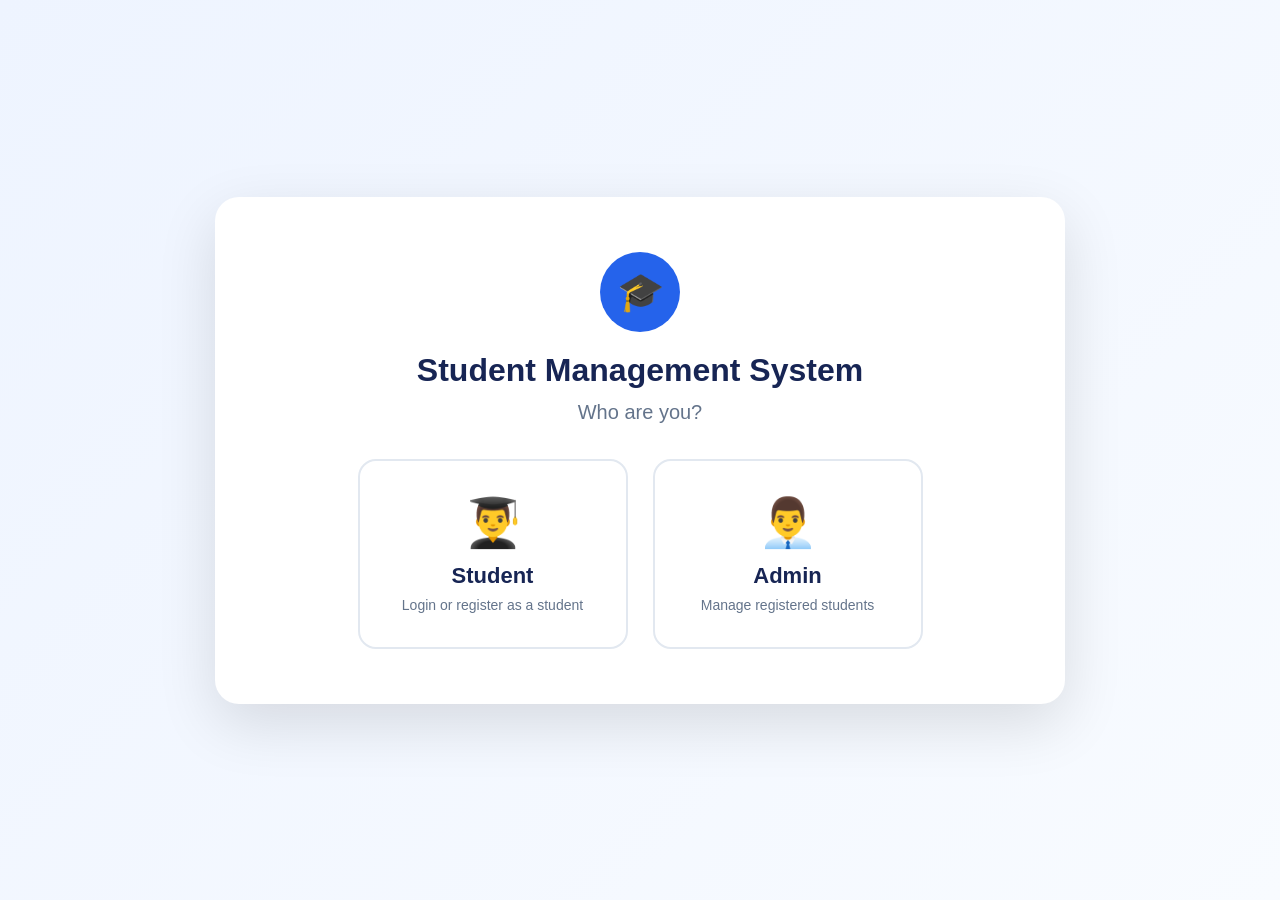
==== index.html.html @ 9d561f6b "Add files via upload" ====
<!DOCTYPE html>
<html lang="en">
<head>
    <meta charset="UTF-8">
    <meta name="viewport" content="width=device-width, initial-scale=1.0">
    <title>Student Management System</title>

    <link rel="stylesheet" href="style.css">
</head>

<body>

    <!-- =====================================================
         ROLE SELECTION
    ====================================================== -->

    <section id="rolePage" class="page active-page">

        <div class="role-container">

            <div class="logo-circle">
                🎓
            </div>

            <h1>Student Management System</h1>

            <p class="subtitle">Who are you?</p>

            <div class="role-buttons">

                <button id="studentRoleBtn" class="role-card">
                    <span class="role-icon">👨‍🎓</span>
                    <span class="role-title">Student</span>
                    <span class="role-description">
                        Login or register as a student
                    </span>
                </button>

                <button id="adminRoleBtn" class="role-card">
                    <span class="role-icon">👨‍💼</span>
                    <span class="role-title">Admin</span>
                    <span class="role-description">
                        Manage registered students
                    </span>
                </button>

            </div>

        </div>

    </section>


    <!-- =====================================================
         STUDENT LOGIN
    ====================================================== -->

    <section id="studentLoginPage" class="page">

        <div class="auth-container">

            <button class="back-button" id="studentLoginBack">
                ← Back
            </button>

            <div class="auth-card">

                <div class="auth-icon">
                    🎓
                </div>

                <h2>Student Login</h2>

                <p class="auth-subtitle">
                    Login using your Student ID or Username
                </p>

                <div id="studentLoginMessage"></div>

                <form id="studentLoginForm">

                    <div class="form-group">
                        <label for="studentLoginUsername">
                            Student ID / Username
                        </label>

                        <input
                            type="text"
                            id="studentLoginUsername"
                            placeholder="Enter Student ID or Username"
                            required
                        >
                    </div>

                    <div class="form-group">
                        <label for="studentLoginPassword">
                            Password
                        </label>

                        <input
                            type="password"
                            id="studentLoginPassword"
                            placeholder="Enter password"
                            required
                        >
                    </div>

                    <button type="submit" class="primary-button">
                        Login
                    </button>

                </form>

                <div class="register-question">
                    <p>Are you already registered?</p>

                    <button id="showLoginButton" class="secondary-button">
                        Yes, Login
                    </button>

                    <button id="registerNowButton" class="outline-button">
                        No, Register Now
                    </button>
                </div>

            </div>

        </div>

    </section>


    <!-- =====================================================
         STUDENT REGISTRATION
    ====================================================== -->

    <section id="studentRegistrationPage" class="page">

        <div class="form-page-container">

            <button class="back-button" id="registrationBack">
                ← Back to Student Login
            </button>

            <div class="form-card">

                <div class="form-header">
                    <div class="form-icon">📝</div>

                    <div>
                        <h2>Student Registration</h2>
                        <p>Enter your student information</p>
                    </div>
                </div>

                <div id="registrationMessage"></div>

                <form id="studentRegistrationForm">

                    <!-- STUDENT LOGIN INFORMATION -->

                    <h3 class="section-title">
                        Account Information
                    </h3>

                    <div class="form-grid">

                        <div class="form-group">
                            <label for="studentId">
                                Student ID *
                            </label>

                            <input
                                type="text"
                                id="studentId"
                                placeholder="Enter Student ID"
                                required
                            >
                        </div>

                        <div class="form-group">
                            <label for="username">
                                Username *
                            </label>

                            <input
                                type="text"
                                id="username"
                                placeholder="Enter Username"
                                required
                            >
                        </div>

                        <div class="form-group">
                            <label for="password">
                                Password *
                            </label>

                            <input
                                type="password"
                                id="password"
                                placeholder="Create Password"
                                required
                            >
                        </div>

                        <div class="form-group">
                            <label for="confirmPassword">
                                Confirm Password *
                            </label>

                            <input
                                type="password"
                                id="confirmPassword"
                                placeholder="Confirm Password"
                                required
                            >
                        </div>

                    </div>


                    <!-- PERSONAL INFORMATION -->

                    <h3 class="section-title">
                        Personal Details
                    </h3>

                    <div class="form-grid">

                        <div class="form-group">
                            <label for="fullName">
                                Full Name *
                            </label>

                            <input
                                type="text"
                                id="fullName"
                                placeholder="Enter Full Name"
                                required
                            >
                        </div>

                        <div class="form-group">
                            <label for="dateOfBirth">
                                Date of Birth *
                            </label>

                            <input
                                type="date"
                                id="dateOfBirth"
                                required
                            >
                        </div>

                        <div class="form-group">
                            <label for="gender">
                                Gender *
                            </label>

                            <select id="gender" required>
                                <option value="">Select Gender</option>
                                <option value="Male">Male</option>
                                <option value="Female">Female</option>
                                <option value="Other">Other</option>
                            </select>
                        </div>

                        <div class="form-group">
                            <label for="email">
                                Email *
                            </label>

                            <input
                                type="email"
                                id="email"
                                placeholder="example@email.com"
                                required
                            >
                        </div>

                        <div class="form-group">
                            <label for="phone">
                                Phone *
                            </label>

                            <input
                                type="tel"
                                id="phone"
                                placeholder="Enter Phone Number"
                                required
                            >
                        </div>

                    </div>


                    <div class="form-group full-width">
                        <label for="address">
                            Address *
                        </label>

                        <textarea
                            id="address"
                            rows="3"
                            placeholder="Enter Address"
                            required
                        ></textarea>
                    </div>


                    <!-- ACADEMIC INFORMATION -->

                    <h3 class="section-title">
                        Academic & Course Details
                    </h3>

                    <div class="form-grid">

                        <div class="form-group">
                            <label for="department">
                                Department *
                            </label>

                            <select id="department" required>

                                <option value="">
                                    Select Department
                                </option>

                                <option value="Management">
                                    Management
                                </option>

                                <option value="Computer Science">
                                    Computer Science
                                </option>

                                <option value="Commerce">
                                    Commerce
                                </option>

                                <option value="Multimedia">
                                    Multimedia
                                </option>

                                <option value="Hotel Management">
                                    Hotel Management
                                </option>

                                <option value="Psychology">
                                    Psychology
                                </option>

                                <option value="Social Work">
                                    Social Work
                                </option>

                            </select>
                        </div>


                        <div class="form-group">

                            <label for="course">
                                Course *
                            </label>

                            <select id="course" required>

                                <option value="">
                                    Select Department First
                                </option>

                            </select>

                        </div>


                        <div class="form-group">

                            <label for="semester">
                                Semester *
                            </label>

                            <select id="semester" required>

                                <option value="">
                                    Select Semester
                                </option>

                                <option value="Semester 1">Semester 1</option>
                                <option value="Semester 2">Semester 2</option>
                                <option value="Semester 3">Semester 3</option>
                                <option value="Semester 4">Semester 4</option>
                                <option value="Semester 5">Semester 5</option>
                                <option value="Semester 6">Semester 6</option>
                                <option value="Semester 7">Semester 7</option>
                                <option value="Semester 8">Semester 8</option>
                                <option value="Semester 9">Semester 9</option>
                                <option value="Semester 10">Semester 10</option>

                            </select>

                        </div>


                        <div class="form-group">

                            <label for="admissionNumber">
                                Admission Number *
                            </label>

                            <input
                                type="text"
                                id="admissionNumber"
                                placeholder="Enter Admission Number"
                                required
                            >

                        </div>


                        <div class="form-group">

                            <label for="admissionYear">
                                Admission Year *
                            </label>

                            <input
                                type="number"
                                id="admissionYear"
                                placeholder="Example: 2026"
                                min="1900"
                                max="2100"
                                required
                            >

                        </div>

                    </div>


                    <!-- DOCUMENTS -->

                    <h3 class="section-title">
                        Documents
                    </h3>

                    <div class="form-grid">

                        <div class="form-group">

                            <label for="photo">
                                Student Photograph
                            </label>

                            <input
                                type="file"
                                id="photo"
                                accept="image/*"
                            >

                        </div>


                        <div class="form-group">

                            <label for="plusTwoCertificate">
                                12th / Plus Two Certificate
                            </label>

                            <input
                                type="file"
                                id="plusTwoCertificate"
                                accept=".pdf,.jpg,.jpeg,.png"
                            >

                        </div>

                    </div>


                    <div class="form-actions">

                        <button
                            type="reset"
                            class="secondary-button"
                        >
                            Clear
                        </button>

                        <button
                            type="submit"
                            class="primary-button"
                        >
                            Register Student
                        </button>

                    </div>

                </form>

            </div>

        </div>

    </section>


    <!-- =====================================================
         ADMIN LOGIN
    ====================================================== -->

    <section id="adminLoginPage" class="page">

        <div class="auth-container">

            <button class="back-button" id="adminLoginBack">
                ← Back
            </button>

            <div class="auth-card">

                <div class="auth-icon admin-icon">
                    🔐
                </div>

                <h2>Admin Login</h2>

                <p class="auth-subtitle">
                    Login to manage students
                </p>

                <div id="adminLoginMessage"></div>

                <form id="adminLoginForm">

                    <div class="form-group">

                        <label for="adminUsername">
                            Admin Username
                        </label>

                        <input
                            type="text"
                            id="adminUsername"
                            placeholder="Enter Admin Username"
                            required
                        >

                    </div>


                    <div class="form-group">

                        <label for="adminPassword">
                            Admin Password
                        </label>

                        <input
                            type="password"
                            id="adminPassword"
                            placeholder="Enter Admin Password"
                            required
                        >

                    </div>


                    <button
                        type="submit"
                        class="primary-button"
                    >
                        Admin Login
                    </button>

                </form>

            </div>

        </div>

    </section>


    <!-- =====================================================
         STUDENT DASHBOARD
    ====================================================== -->

    <section id="studentDashboardPage" class="page dashboard-page">

        <div class="dashboard-layout">

            <aside class="sidebar">

                <div class="sidebar-logo">
                    🎓
                    <span>Student Portal</span>
                </div>

                <nav>

                    <button
                        class="sidebar-link active"
                        data-student-section="profile"
                    >
                        🏠 Dashboard
                    </button>

                    <button
                        class="sidebar-link"
                        data-student-section="profile"
                    >
                        👤 My Profile
                    </button>

                    <button
                        class="sidebar-link"
                        data-student-section="documents"
                    >
                        📄 My Documents
                    </button>

                    <button
                        class="sidebar-link"
                        data-student-section="course"
                    >
                        🎓 Course Details
                    </button>

                </nav>

                <button
                    id="studentLogoutButton"
                    class="logout-button"
                >
                    🚪 Logout
                </button>

            </aside>


            <main class="dashboard-main">

                <header class="dashboard-header">

                    <div>
                        <h1>Student Dashboard</h1>
                        <p>Welcome to your student portal</p>
                    </div>

                </header>


                <div id="studentDashboardContent">

                    <!-- JavaScript inserts student details here -->

                </div>

            </main>

        </div>

    </section>


    <!-- =====================================================
         ADMIN DASHBOARD
    ====================================================== -->

    <section id="adminDashboardPage" class="page dashboard-page">

        <div class="dashboard-layout">

            <aside class="sidebar admin-sidebar">

                <div class="sidebar-logo">
                    👨‍💼
                    <span>Admin Panel</span>
                </div>

                <nav>

                    <button
                        class="sidebar-link active"
                        id="adminStudentsNav"
                    >
                        👨‍🎓 Students
                    </button>

                    <button
                        class="sidebar-link"
                        id="adminAddStudentNav"
                    >
                        ➕ Add Student
                    </button>

                </nav>

                <button
                    id="adminLogoutButton"
                    class="logout-button"
                >
                    🚪 Logout
                </button>

            </aside>


            <main class="dashboard-main">

                <header class="dashboard-header">

                    <div>

                        <h1>Admin Dashboard</h1>

                        <p>
                            Manage registered students
                        </p>

                    </div>

                    <button
                        id="adminAddStudentButton"
                        class="primary-button"
                    >
                        + Add Student
                    </button>

                </header>


                <!-- ADMIN STATISTICS -->

                <div class="stats-grid">

                    <div class="stat-card">

                        <div class="stat-icon">
                            👨‍🎓
                        </div>

                        <div>
                            <span>Total Students</span>
                            <strong id="totalStudents">
                                0
                            </strong>
                        </div>

                    </div>


                    <div class="stat-card">

                        <div class="stat-icon">
                            📚
                        </div>

                        <div>
                            <span>Departments</span>
                            <strong id="totalDepartments">
                                0
                            </strong>
                        </div>

                    </div>


                    <div class="stat-card">

                        <div class="stat-icon">
                            🎓
                        </div>

                        <div>
                            <span>Courses</span>
                            <strong id="totalCourses">
                                0
                            </strong>
                        </div>

                    </div>

                </div>


                <!-- SEARCH -->

                <div class="search-card">

                    <div class="form-group">

                        <label for="studentSearch">
                            Search Students
                        </label>

                        <input
                            type="text"
                            id="studentSearch"
                            placeholder="Search by Student ID, Name, Email, Course or Department..."
                        >

                    </div>


                    <div class="form-group">

                        <label for="departmentFilter">
                            Department
                        </label>

                        <select id="departmentFilter">

                            <option value="">
                                All Departments
                            </option>

                            <option value="Management">
                                Management
                            </option>

                            <option value="Computer Science">
                                Computer Science
                            </option>

                            <option value="Commerce">
                                Commerce
                            </option>

                            <option value="Multimedia">
                                Multimedia
                            </option>

                            <option value="Hotel Management">
                                Hotel Management
                            </option>

                            <option value="Psychology">
                                Psychology
                            </option>

                            <option value="Social Work">
                                Social Work
                            </option>

                        </select>

                    </div>


                    <div class="form-group">

                        <label for="courseFilter">
                            Course
                        </label>

                        <select id="courseFilter">

                            <option value="">
                                All Courses
                            </option>

                        </select>

                    </div>

                </div>


                <!-- STUDENT TABLE -->

                <div class="table-card">

                    <div class="table-header">

                        <div>

                            <h2>Registered Students</h2>

                            <p>
                                View, edit or delete student records
                            </p>

                        </div>

                    </div>


                    <div class="table-responsive">

                        <table>

                            <thead>

                                <tr>

                                    <th>Student ID</th>
                                    <th>Name</th>
                                    <th>Email</th>
                                    <th>Phone</th>
                                    <th>Department</th>
                                    <th>Course</th>
                                    <th>Semester</th>
                                    <th>Admission Year</th>
                                    <th>Actions</th>

                                </tr>

                            </thead>

                            <tbody id="studentTableBody">

                            </tbody>

                        </table>

                    </div>

                </div>

            </main>

        </div>

    </section>


    <!-- =====================================================
         ADMIN STUDENT DETAILS MODAL
    ====================================================== -->

    <div id="studentDetailsModal" class="modal">

        <div class="modal-content">

            <button
                class="modal-close"
                id="closeStudentDetails"
            >
                ×
            </button>

            <div id="studentDetailsContent"></div>

        </div>

    </div>


    <!-- =====================================================
         ADMIN EDIT STUDENT MODAL
    ====================================================== -->

    <div id="editStudentModal" class="modal">

        <div class="modal-content large-modal">

            <button
                class="modal-close"
                id="closeEditStudent"
            >
                ×
            </button>

            <h2>Edit Student</h2>

            <div id="editStudentMessage"></div>

            <form id="editStudentForm">

                <input
                    type="hidden"
                    id="editOriginalStudentId"
                >

                <div class="form-grid">

                    <div class="form-group">

                        <label>Student ID</label>

                        <input
                            type="text"
                            id="editStudentId"
                            required
                        >

                    </div>


                    <div class="form-group">

                        <label>Username</label>

                        <input
                            type="text"
                            id="editUsername"
                            required
                        >

                    </div>


                    <div class="form-group">

                        <label>Full Name</label>

                        <input
                            type="text"
                            id="editFullName"
                            required
                        >

                    </div>


                    <div class="form-group">

                        <label>Date of Birth</label>

                        <input
                            type="date"
                            id="editDateOfBirth"
                            required
                        >

                    </div>


                    <div class="form-group">

                        <label>Gender</label>

                        <select id="editGender" required>

                            <option value="">Select Gender</option>
                            <option value="Male">Male</option>
                            <option value="Female">Female</option>
                            <option value="Other">Other</option>

                        </select>

                    </div>


                    <div class="form-group">

                        <label>Email</label>

                        <input
                            type="email"
                            id="editEmail"
                            required
                        >

                    </div>


                    <div class="form-group">

                        <label>Phone</label>

                        <input
                            type="tel"
                            id="editPhone"
                            required
                        >

                    </div>


                    <div class="form-group">

                        <label>Department</label>

                        <select id="editDepartment" required>

                            <option value="">Select Department</option>

                            <option value="Management">
                                Management
                            </option>

                            <option value="Computer Science">
                                Computer Science
                            </option>

                            <option value="Commerce">
                                Commerce
                            </option>

                            <option value="Multimedia">
                                Multimedia
                            </option>

                            <option value="Hotel Management">
                                Hotel Management
                            </option>

                            <option value="Psychology">
                                Psychology
                            </option>

                            <option value="Social Work">
                                Social Work
                            </option>

                        </select>

                    </div>


                    <div class="form-group">

                        <label>Course</label>

                        <select id="editCourse" required>
                            <option value="">
                                Select Course
                            </option>
                        </select>

                    </div>


                    <div class="form-group">

                        <label>Semester</label>

                        <select id="editSemester" required>

                            <option value="">
                                Select Semester
                            </option>

                            <option value="Semester 1">Semester 1</option>
                            <option value="Semester 2">Semester 2</option>
                            <option value="Semester 3">Semester 3</option>
                            <option value="Semester 4">Semester 4</option>
                            <option value="Semester 5">Semester 5</option>
                            <option value="Semester 6">Semester 6</option>
                            <option value="Semester 7">Semester 7</option>
                            <option value="Semester 8">Semester 8</option>
                            <option value="Semester 9">Semester 9</option>
                            <option value="Semester 10">Semester 10</option>

                        </select>

                    </div>


                    <div class="form-group">

                        <label>Admission Number</label>

                        <input
                            type="text"
                            id="editAdmissionNumber"
                            required
                        >

                    </div>


                    <div class="form-group">

                        <label>Admission Year</label>

                        <input
                            type="number"
                            id="editAdmissionYear"
                            required
                        >

                    </div>

                </div>


                <div class="form-group">

                    <label>Address</label>

                    <textarea
                        id="editAddress"
                        rows="3"
                        required
                    ></textarea>

                </div>


                <div class="form-actions">

                    <button
                        type="button"
                        id="cancelEditButton"
                        class="secondary-button"
                    >
                        Cancel
                    </button>

                    <button
                        type="submit"
                        class="primary-button"
                    >
                        Save Changes
                    </button>

                </div>

            </form>

        </div>

    </div>


    <!-- JavaScript is completely external -->
    <script src="script.js"></script>

</body>
</html>
---- style.css ----
/* =========================================================
   GLOBAL
========================================================= */

* {
    box-sizing: border-box;
    margin: 0;
    padding: 0;
}

html {
    scroll-behavior: smooth;
}

body {
    font-family: Arial, Helvetica, sans-serif;
    background: #f4f7fb;
    color: #1f2937;
    min-height: 100vh;
}

button,
input,
select,
textarea {
    font-family: inherit;
}

button {
    cursor: pointer;
}

.page {
    display: none;
    min-height: 100vh;
}

.active-page {
    display: block;
}


/* =========================================================
   ROLE SELECTION
========================================================= */

#rolePage {
    min-height: 100vh;
    display: none;
    align-items: center;
    justify-content: center;
    padding: 30px;
    background:
        linear-gradient(
            135deg,
            #eef4ff,
            #f8fbff
        );
}

#rolePage.active-page {
    display: flex;
}

.role-container {
    width: 100%;
    max-width: 850px;
    text-align: center;
    background: white;
    padding: 55px 45px;
    border-radius: 24px;
    box-shadow: 0 20px 60px rgba(0, 0, 0, 0.12);
}

.logo-circle {
    width: 80px;
    height: 80px;
    margin: 0 auto 20px;
    display: flex;
    align-items: center;
    justify-content: center;
    border-radius: 50%;
    background: #2563eb;
    color: white;
    font-size: 38px;
}

.role-container h1 {
    font-size: 32px;
    margin-bottom: 12px;
    color: #172554;
}

.subtitle {
    font-size: 20px;
    color: #64748b;
    margin-bottom: 35px;
}

.role-buttons {
    display: flex;
    justify-content: center;
    gap: 25px;
}

.role-card {
    width: 270px;
    min-height: 190px;
    border: 2px solid #e2e8f0;
    background: white;
    border-radius: 18px;
    padding: 25px;
    transition: 0.25s ease;
    display: flex;
    flex-direction: column;
    align-items: center;
    justify-content: center;
}

.role-card:hover {
    border-color: #2563eb;
    transform: translateY(-5px);
    box-shadow: 0 15px 35px rgba(37, 99, 235, 0.15);
}

.role-icon {
    font-size: 48px;
    margin-bottom: 12px;
}

.role-title {
    font-size: 22px;
    font-weight: bold;
    color: #172554;
    margin-bottom: 8px;
}

.role-description {
    color: #64748b;
    font-size: 14px;
}


/* =========================================================
   AUTH
========================================================= */

.auth-container {
    min-height: 100vh;
    display: flex;
    align-items: center;
    justify-content: center;
    padding: 30px;
    position: relative;
    background: #f4f7fb;
}

.auth-card {
    width: 100%;
    max-width: 470px;
    background: white;
    padding: 40px;
    border-radius: 20px;
    box-shadow: 0 15px 45px rgba(0, 0, 0, 0.1);
}

.auth-card h2 {
    text-align: center;
    font-size: 28px;
    margin-bottom: 10px;
}

.auth-subtitle {
    text-align: center;
    color: #64748b;
    margin-bottom: 30px;
}

.auth-icon {
    width: 70px;
    height: 70px;
    margin: 0 auto 18px;
    border-radius: 50%;
    display: flex;
    align-items: center;
    justify-content: center;
    background: #dbeafe;
    font-size: 34px;
}

.admin-icon {
    background: #ede9fe;
}

.back-button {
    position: absolute;
    top: 25px;
    left: 30px;
    background: white;
    border: 1px solid #dbe3ef;
    padding: 10px 17px;
    border-radius: 9px;
    color: #334155;
    font-weight: 600;
}

.back-button:hover {
    background: #f8fafc;
}


/* =========================================================
   FORMS
========================================================= */

.form-group {
    margin-bottom: 20px;
}

.form-group label {
    display: block;
    font-size: 14px;
    font-weight: 600;
    margin-bottom: 8px;
    color: #334155;
}

input,
select,
textarea {
    width: 100%;
    padding: 12px 14px;
    border: 1px solid #cbd5e1;
    border-radius: 9px;
    outline: none;
    font-size: 15px;
    background: white;
    transition: 0.2s;
}

input:focus,
select:focus,
textarea:focus {
    border-color: #2563eb;
    box-shadow: 0 0 0 3px rgba(37, 99, 235, 0.1);
}

textarea {
    resize: vertical;
}

.primary-button,
.secondary-button,
.outline-button {
    border: none;
    padding: 12px 20px;
    border-radius: 9px;
    font-weight: 600;
    transition: 0.2s;
}

.primary-button {
    background: #2563eb;
    color: white;
}

.primary-button:hover {
    background: #1d4ed8;
    transform: translateY(-1px);
}

.secondary-button {
    background: #e2e8f0;
    color: #334155;
}

.secondary-button:hover {
    background: #cbd5e1;
}

.outline-button {
    background: white;
    border: 1px solid #2563eb;
    color: #2563eb;
}

.outline-button:hover {
    background: #eff6ff;
}

.auth-card .primary-button {
    width: 100%;
    margin-top: 5px;
}

.register-question {
    margin-top: 28px;
    padding-top: 25px;
    border-top: 1px solid #e2e8f0;
    text-align: center;
}

.register-question p {
    margin-bottom: 15px;
    color: #64748b;
}

.register-question button {
    margin: 5px;
}


/* =========================================================
   MESSAGES
========================================================= */

.message {
    padding: 12px 15px;
    border-radius: 8px;
    margin-bottom: 20px;
    font-size: 14px;
}

.success-message {
    background: #dcfce7;
    color: #166534;
    border: 1px solid #86efac;
}

.error-message {
    background: #fee2e2;
    color: #991b1b;
    border: 1px solid #fca5a5;
}


/* =========================================================
   REGISTRATION PAGE
========================================================= */

.form-page-container {
    padding: 80px 25px 50px;
    max-width: 1100px;
    margin: auto;
    position: relative;
}

.form-card {
    background: white;
    border-radius: 20px;
    padding: 40px;
    box-shadow: 0 15px 45px rgba(0, 0, 0, 0.08);
}

.form-header {
    display: flex;
    align-items: center;
    gap: 18px;
    margin-bottom: 30px;
}

.form-icon {
    width: 60px;
    height: 60px;
    border-radius: 15px;
    background: #dbeafe;
    display: flex;
    align-items: center;
    justify-content: center;
    font-size: 28px;
}

.form-header h2 {
    font-size: 28px;
    margin-bottom: 5px;
}

.form-header p {
    color: #64748b;
}

.section-title {
    font-size: 19px;
    margin: 30px 0 20px;
    padding-bottom: 10px;
    border-bottom: 1px solid #e2e8f0;
    color: #172554;
}

.form-grid {
    display: grid;
    grid-template-columns: repeat(2, 1fr);
    gap: 0 20px;
}

.full-width {
    width: 100%;
}

.form-actions {
    margin-top: 30px;
    display: flex;
    justify-content: flex-end;
    gap: 12px;
}


/* =========================================================
   DASHBOARD
========================================================= */

.dashboard-page {
    background: #f4f7fb;
}

.dashboard-layout {
    min-height: 100vh;
    display: flex;
}

.sidebar {
    width: 250px;
    background: #172554;
    color: white;
    display: flex;
    flex-direction: column;
    padding: 25px 15px;
    position: fixed;
    left: 0;
    top: 0;
    bottom: 0;
}

.sidebar-logo {
    display: flex;
    align-items: center;
    gap: 10px;
    font-size: 19px;
    font-weight: bold;
    padding: 10px;
    margin-bottom: 30px;
}

.sidebar nav {
    display: flex;
    flex-direction: column;
    gap: 7px;
}

.sidebar-link {
    width: 100%;
    text-align: left;
    padding: 13px 15px;
    border: none;
    border-radius: 8px;
    background: transparent;
    color: #dbeafe;
    font-size: 14px;
}

.sidebar-link:hover,
.sidebar-link.active {
    background: rgba(255, 255, 255, 0.12);
    color: white;
}

.logout-button {
    margin-top: auto;
    border: none;
    background: #dc2626;
    color: white;
    padding: 13px;
    border-radius: 9px;
    font-weight: 600;
}

.logout-button:hover {
    background: #b91c1c;
}

.dashboard-main {
    margin-left: 250px;
    width: calc(100% - 250px);
    padding: 30px;
}

.dashboard-header {
    background: white;
    padding: 22px 25px;
    border-radius: 15px;
    margin-bottom: 25px;
    display: flex;
    justify-content: space-between;
    align-items: center;
}

.dashboard-header h1 {
    font-size: 26px;
    margin-bottom: 5px;
}

.dashboard-header p {
    color: #64748b;
}


/* =========================================================
   STUDENT DASHBOARD
========================================================= */

.profile-header {
    background: white;
    padding: 30px;
    border-radius: 16px;
    display: flex;
    align-items: center;
    gap: 25px;
    margin-bottom: 20px;
}

.profile-photo {
    width: 120px;
    height: 120px;
    border-radius: 50%;
    object-fit: cover;
    border: 4px solid #dbeafe;
}

.profile-placeholder {
    width: 120px;
    height: 120px;
    border-radius: 50%;
    background: #dbeafe;
    display: flex;
    align-items: center;
    justify-content: center;
    font-size: 50px;
}

.profile-header h2 {
    margin-bottom: 8px;
}

.profile-id {
    color: #2563eb;
    font-weight: 600;
}

.detail-card {
    background: white;
    border-radius: 16px;
    padding: 25px;
    margin-bottom: 20px;
}

.detail-card h3 {
    margin-bottom: 20px;
    color: #172554;
}

.detail-grid {
    display: grid;
    grid-template-columns: repeat(2, 1fr);
    gap: 18px;
}

.detail-item {
    padding: 15px;
    background: #f8fafc;
    border-radius: 10px;
}

.detail-label {
    display: block;
    color: #64748b;
    font-size: 13px;
    margin-bottom: 5px;
}

.detail-value {
    font-weight: 600;
    word-break: break-word;
}


/* =========================================================
   DOCUMENTS
========================================================= */

.document-card {
    display: flex;
    align-items: center;
    justify-content: space-between;
    gap: 20px;
    padding: 18px;
    background: #f8fafc;
    border-radius: 10px;
    margin-bottom: 12px;
}

.document-info {
    display: flex;
    align-items: center;
    gap: 15px;
}

.document-icon {
    font-size: 30px;
}

.document-card a {
    color: #2563eb;
    text-decoration: none;
    font-weight: 600;
}


/* =========================================================
   ADMIN STATS
========================================================= */

.stats-grid {
    display: grid;
    grid-template-columns: repeat(3, 1fr);
    gap: 20px;
    margin-bottom: 25px;
}

.stat-card {
    background: white;
    padding: 22px;
    border-radius: 15px;
    display: flex;
    align-items: center;
    gap: 17px;
}

.stat-icon {
    width: 50px;
    height: 50px;
    border-radius: 12px;
    background: #dbeafe;
    display: flex;
    align-items: center;
    justify-content: center;
    font-size: 24px;
}

.stat-card span {
    display: block;
    color: #64748b;
    font-size: 13px;
    margin-bottom: 5px;
}

.stat-card strong {
    font-size: 25px;
}


/* =========================================================
   SEARCH
========================================================= */

.search-card {
    background: white;
    border-radius: 15px;
    padding: 22px;
    display: grid;
    grid-template-columns: 2fr 1fr 1fr;
    gap: 15px;
    margin-bottom: 25px;
}

.search-card .form-group {
    margin: 0;
}


/* =========================================================
   TABLE
========================================================= */

.table-card {
    background: white;
    border-radius: 15px;
    padding: 25px;
}

.table-header {
    margin-bottom: 20px;
}

.table-header h2 {
    margin-bottom: 5px;
}

.table-header p {
    color: #64748b;
    font-size: 14px;
}

.table-responsive {
    overflow-x: auto;
}

table {
    width: 100%;
    border-collapse: collapse;
    min-width: 1000px;
}

th,
td {
    padding: 14px 12px;
    border-bottom: 1px solid #e2e8f0;
    text-align: left;
    font-size: 13px;
}

th {
    background: #f8fafc;
    color: #475569;
    font-weight: 700;
}

td {
    color: #334155;
}

.action-buttons {
    display: flex;
    gap: 6px;
}

.small-button {
    padding: 7px 10px;
    border-radius: 7px;
    border: none;
    font-size: 12px;
    font-weight: 600;
}

.view-button {
    background: #dbeafe;
    color: #1d4ed8;
}

.edit-button {
    background: #fef3c7;
    color: #92400e;
}

.delete-button {
    background: #fee2e2;
    color: #b91c1c;
}

.no-students {
    text-align: center;
    padding: 40px;
    color: #64748b;
}


/* =========================================================
   MODAL
========================================================= */

.modal {
    display: none;
    position: fixed;
    z-index: 1000;
    inset: 0;
    background: rgba(15, 23, 42, 0.65);
    align-items: center;
    justify-content: center;
    padding: 25px;
}

.modal.show {
    display: flex;
}

.modal-content {
    width: 100%;
    max-width: 750px;
    max-height: 90vh;
    overflow-y: auto;
    background: white;
    border-radius: 18px;
    padding: 30px;
    position: relative;
}

.large-modal {
    max-width: 900px;
}

.modal-close {
    position: absolute;
    right: 18px;
    top: 15px;
    border: none;
    background: transparent;
    font-size: 30px;
    color: #64748b;
}

.modal-close:hover {
    color: #dc2626;
}

.modal-content h2 {
    margin-bottom: 25px;
}

.admin-profile-photo {
    width: 130px;
    height: 130px;
    object-fit: cover;
    border-radius: 12px;
    border: 3px solid #dbeafe;
}

.student-detail-top {
    display: flex;
    align-items: center;
    gap: 25px;
    margin-bottom: 25px;
}


/* =========================================================
   RESPONSIVE
========================================================= */

@media (max-width: 900px) {

    .role-buttons {
        flex-direction: column;
        align-items: center;
    }

    .role-card {
        width: 100%;
        max-width: 400px;
    }

    .form-grid {
        grid-template-columns: 1fr;
    }

    .stats-grid {
        grid-template-columns: 1fr;
    }

    .search-card {
        grid-template-columns: 1fr;
    }

    .sidebar {
        width: 210px;
    }

    .dashboard-main {
        margin-left: 210px;
        width: calc(100% - 210px);
    }

}

@media (max-width: 700px) {

    .role-container {
        padding: 35px 20px;
    }

    .role-container h1 {
        font-size: 25px;
    }

    .auth-container {
        padding: 25px 15px;
    }

    .auth-card {
        padding: 28px 20px;
    }

    .back-button {
        left: 15px;
        top: 15px;
    }

    .form-page-container {
        padding: 75px 15px 30px;
    }

    .form-card {
        padding: 25px 18px;
    }

    .form-header {
        align-items: flex-start;
    }

    .dashboard-layout {
        display: block;
    }

    .sidebar {
        position: relative;
        width: 100%;
        min-height: auto;
        padding: 15px;
    }

    .sidebar-logo {
        margin-bottom: 15px;
    }

    .sidebar nav {
        flex-direction: row;
        flex-wrap: wrap;
    }

    .sidebar-link {
        width: auto;
    }

    .logout-button {
        margin-top: 15px;
    }

    .dashboard-main {
        margin-left: 0;
        width: 100%;
        padding: 15px;
    }

    .dashboard-header {
        flex-direction: column;
        align-items: flex-start;
        gap: 15px;
    }

    .profile-header {
        flex-direction: column;
        text-align: center;
    }

    .detail-grid {
        grid-template-columns: 1fr;
    }

    .modal-content {
        padding: 22px 17px;
    }

    .student-detail-top {
        flex-direction: column;
        text-align: center;
    }

}

@media (max-width: 450px) {

    .role-container {
        padding: 30px 15px;
    }

    .role-card {
        min-height: 160px;
    }

    .form-actions {
        flex-direction: column;
    }

    .form-actions button {
        width: 100%;
    }

}
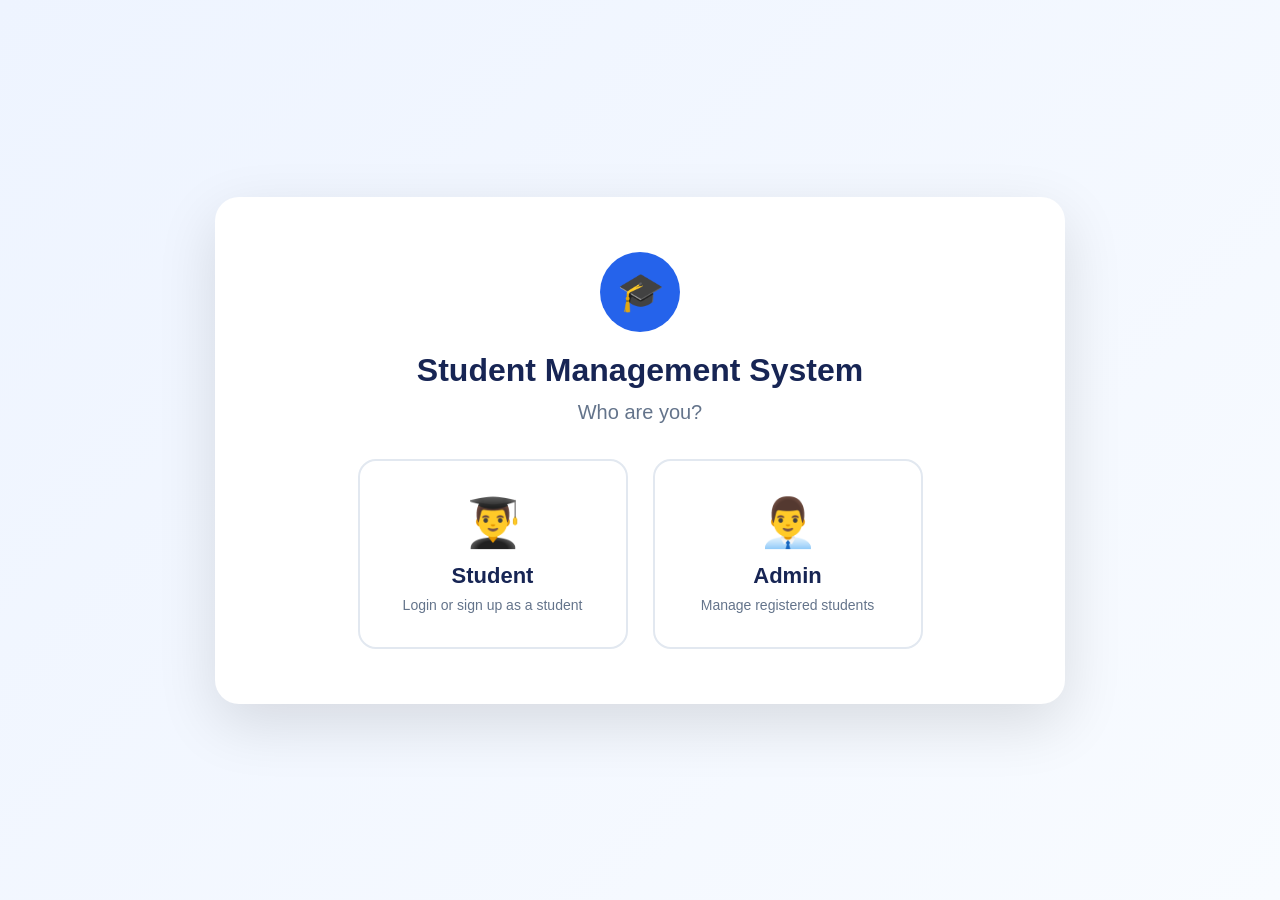
==== commit 2be33d36: "Add files via upload" ====
--- a/index.html.html
+++ b/index.html.html
@@ -4,7 +4,6 @@
     <meta charset="UTF-8">
     <meta name="viewport" content="width=device-width, initial-scale=1.0">
     <title>Student Management System</title>
-
     <link rel="stylesheet" href="style.css">
 </head>
 
@@ -32,7 +31,7 @@
                     <span class="role-icon">👨‍🎓</span>
                     <span class="role-title">Student</span>
                     <span class="role-description">
-                        Login or register as a student
+                        Login or sign up as a student
                     </span>
                 </button>
 
@@ -80,6 +79,7 @@
                 <form id="studentLoginForm">
 
                     <div class="form-group">
+
                         <label for="studentLoginUsername">
                             Student ID / Username
                         </label>
@@ -90,9 +90,11 @@
                             placeholder="Enter Student ID or Username"
                             required
                         >
-                    </div>
-
-                    <div class="form-group">
+
+                    </div>
+
+                    <div class="form-group">
+
                         <label for="studentLoginPassword">
                             Password
                         </label>
@@ -103,6 +105,7 @@
                             placeholder="Enter password"
                             required
                         >
+
                     </div>
 
                     <button type="submit" class="primary-button">
@@ -112,15 +115,13 @@
                 </form>
 
                 <div class="register-question">
-                    <p>Are you already registered?</p>
-
-                    <button id="showLoginButton" class="secondary-button">
-                        Yes, Login
+
+                    <p>New student?</p>
+
+                    <button id="registerNowButton" class="outline-button">
+                        Sign Up
                     </button>
 
-                    <button id="registerNowButton" class="outline-button">
-                        No, Register Now
-                    </button>
                 </div>
 
             </div>
@@ -145,19 +146,23 @@
             <div class="form-card">
 
                 <div class="form-header">
-                    <div class="form-icon">📝</div>
+
+                    <div class="form-icon">
+                        📝
+                    </div>
 
                     <div>
                         <h2>Student Registration</h2>
                         <p>Enter your student information</p>
                     </div>
+
                 </div>
 
                 <div id="registrationMessage"></div>
 
                 <form id="studentRegistrationForm">
 
-                    <!-- STUDENT LOGIN INFORMATION -->
+                    <!-- ACCOUNT INFORMATION -->
 
                     <h3 class="section-title">
                         Account Information
@@ -166,6 +171,7 @@
                     <div class="form-grid">
 
                         <div class="form-group">
+
                             <label for="studentId">
                                 Student ID *
                             </label>
@@ -176,9 +182,11 @@
                                 placeholder="Enter Student ID"
                                 required
                             >
-                        </div>
-
-                        <div class="form-group">
+
+                        </div>
+
+                        <div class="form-group">
+
                             <label for="username">
                                 Username *
                             </label>
@@ -189,9 +197,11 @@
                                 placeholder="Enter Username"
                                 required
                             >
-                        </div>
-
-                        <div class="form-group">
+
+                        </div>
+
+                        <div class="form-group">
+
                             <label for="password">
                                 Password *
                             </label>
@@ -200,11 +210,14 @@
                                 type="password"
                                 id="password"
                                 placeholder="Create Password"
+                                minlength="6"
                                 required
                             >
-                        </div>
-
-                        <div class="form-group">
+
+                        </div>
+
+                        <div class="form-group">
+
                             <label for="confirmPassword">
                                 Confirm Password *
                             </label>
@@ -213,8 +226,10 @@
                                 type="password"
                                 id="confirmPassword"
                                 placeholder="Confirm Password"
+                                minlength="6"
                                 required
                             >
+
                         </div>
 
                     </div>
@@ -229,6 +244,7 @@
                     <div class="form-grid">
 
                         <div class="form-group">
+
                             <label for="fullName">
                                 Full Name *
                             </label>
@@ -239,9 +255,11 @@
                                 placeholder="Enter Full Name"
                                 required
                             >
-                        </div>
-
-                        <div class="form-group">
+
+                        </div>
+
+                        <div class="form-group">
+
                             <label for="dateOfBirth">
                                 Date of Birth *
                             </label>
@@ -251,22 +269,31 @@
                                 id="dateOfBirth"
                                 required
                             >
-                        </div>
-
-                        <div class="form-group">
+
+                        </div>
+
+                        <div class="form-group">
+
                             <label for="gender">
                                 Gender *
                             </label>
 
                             <select id="gender" required>
-                                <option value="">Select Gender</option>
+
+                                <option value="">
+                                    Select Gender
+                                </option>
+
                                 <option value="Male">Male</option>
                                 <option value="Female">Female</option>
                                 <option value="Other">Other</option>
+
                             </select>
-                        </div>
-
-                        <div class="form-group">
+
+                        </div>
+
+                        <div class="form-group">
+
                             <label for="email">
                                 Email *
                             </label>
@@ -277,9 +304,11 @@
                                 placeholder="example@email.com"
                                 required
                             >
-                        </div>
-
-                        <div class="form-group">
+
+                        </div>
+
+                        <div class="form-group">
+
                             <label for="phone">
                                 Phone *
                             </label>
@@ -287,15 +316,25 @@
                             <input
                                 type="tel"
                                 id="phone"
-                                placeholder="Enter Phone Number"
+                                placeholder="Enter 10-digit Phone Number"
+                                pattern="[0-9]{10}"
+                                minlength="10"
+                                maxlength="10"
+                                inputmode="numeric"
                                 required
                             >
+
+                            <small class="input-help">
+                                Enter exactly 10 digits.
+                            </small>
+
                         </div>
 
                     </div>
 
 
                     <div class="form-group full-width">
+
                         <label for="address">
                             Address *
                         </label>
@@ -306,6 +345,7 @@
                             placeholder="Enter Address"
                             required
                         ></textarea>
+
                     </div>
 
 
@@ -318,6 +358,7 @@
                     <div class="form-grid">
 
                         <div class="form-group">
+
                             <label for="department">
                                 Department *
                             </label>
@@ -357,8 +398,8 @@
                                 </option>
 
                             </select>
-                        </div>
-
+
+                        </div>
 
                         <div class="form-group">
 
@@ -375,7 +416,6 @@
                             </select>
 
                         </div>
-
 
                         <div class="form-group">
 
@@ -404,7 +444,6 @@
 
                         </div>
 
-
                         <div class="form-group">
 
                             <label for="admissionNumber">
@@ -419,7 +458,6 @@
                             >
 
                         </div>
-
 
                         <div class="form-group">
 
@@ -463,7 +501,6 @@
 
                         </div>
 
-
                         <div class="form-group">
 
                             <label for="plusTwoCertificate">
@@ -551,7 +588,6 @@
 
                     </div>
 
-
                     <div class="form-group">
 
                         <label for="adminPassword">
@@ -566,7 +602,6 @@
                         >
 
                     </div>
-
 
                     <button
                         type="submit"
@@ -640,7 +675,6 @@
 
             </aside>
 
-
             <main class="dashboard-main">
 
                 <header class="dashboard-header">
@@ -652,11 +686,8 @@
 
                 </header>
 
-
                 <div id="studentDashboardContent">
-
                     <!-- JavaScript inserts student details here -->
-
                 </div>
 
             </main>
@@ -708,19 +739,13 @@
 
             </aside>
 
-
             <main class="dashboard-main">
 
                 <header class="dashboard-header">
 
                     <div>
-
                         <h1>Admin Dashboard</h1>
-
-                        <p>
-                            Manage registered students
-                        </p>
-
+                        <p>Manage registered students</p>
                     </div>
 
                     <button
@@ -745,13 +770,10 @@
 
                         <div>
                             <span>Total Students</span>
-                            <strong id="totalStudents">
-                                0
-                            </strong>
-                        </div>
-
-                    </div>
-
+                            <strong id="totalStudents">0</strong>
+                        </div>
+
+                    </div>
 
                     <div class="stat-card">
 
@@ -761,13 +783,10 @@
 
                         <div>
                             <span>Departments</span>
-                            <strong id="totalDepartments">
-                                0
-                            </strong>
-                        </div>
-
-                    </div>
-
+                            <strong id="totalDepartments">0</strong>
+                        </div>
+
+                    </div>
 
                     <div class="stat-card">
 
@@ -777,9 +796,7 @@
 
                         <div>
                             <span>Courses</span>
-                            <strong id="totalCourses">
-                                0
-                            </strong>
+                            <strong id="totalCourses">0</strong>
                         </div>
 
                     </div>
@@ -805,7 +822,6 @@
 
                     </div>
 
-
                     <div class="form-group">
 
                         <label for="departmentFilter">
@@ -850,7 +866,6 @@
 
                     </div>
 
-
                     <div class="form-group">
 
                         <label for="courseFilter">
@@ -877,17 +892,11 @@
                     <div class="table-header">
 
                         <div>
-
                             <h2>Registered Students</h2>
-
-                            <p>
-                                View, edit or delete student records
-                            </p>
-
-                        </div>
-
-                    </div>
-
+                            <p>View, edit or delete student records</p>
+                        </div>
+
+                    </div>
 
                     <div class="table-responsive">
 
@@ -896,7 +905,6 @@
                             <thead>
 
                                 <tr>
-
                                     <th>Student ID</th>
                                     <th>Name</th>
                                     <th>Email</th>
@@ -906,14 +914,11 @@
                                     <th>Semester</th>
                                     <th>Admission Year</th>
                                     <th>Actions</th>
-
                                 </tr>
 
                             </thead>
 
-                            <tbody id="studentTableBody">
-
-                            </tbody>
+                            <tbody id="studentTableBody"></tbody>
 
                         </table>
 
@@ -980,7 +985,9 @@
 
                     <div class="form-group">
 
-                        <label>Student ID</label>
+                        <label for="editStudentId">
+                            Student ID
+                        </label>
 
                         <input
                             type="text"
@@ -990,10 +997,11 @@
 
                     </div>
 
-
-                    <div class="form-group">
-
-                        <label>Username</label>
+                    <div class="form-group">
+
+                        <label for="editUsername">
+                            Username
+                        </label>
 
                         <input
                             type="text"
@@ -1003,10 +1011,11 @@
 
                     </div>
 
-
-                    <div class="form-group">
-
-                        <label>Full Name</label>
+                    <div class="form-group">
+
+                        <label for="editFullName">
+                            Full Name
+                        </label>
 
                         <input
                             type="text"
@@ -1016,10 +1025,11 @@
 
                     </div>
 
-
-                    <div class="form-group">
-
-                        <label>Date of Birth</label>
+                    <div class="form-group">
+
+                        <label for="editDateOfBirth">
+                            Date of Birth
+                        </label>
 
                         <input
                             type="date"
@@ -1029,14 +1039,18 @@
 
                     </div>
 
-
-                    <div class="form-group">
-
-                        <label>Gender</label>
+                    <div class="form-group">
+
+                        <label for="editGender">
+                            Gender
+                        </label>
 
                         <select id="editGender" required>
 
-                            <option value="">Select Gender</option>
+                            <option value="">
+                                Select Gender
+                            </option>
+
                             <option value="Male">Male</option>
                             <option value="Female">Female</option>
                             <option value="Other">Other</option>
@@ -1045,10 +1059,11 @@
 
                     </div>
 
-
-                    <div class="form-group">
-
-                        <label>Email</label>
+                    <div class="form-group">
+
+                        <label for="editEmail">
+                            Email
+                        </label>
 
                         <input
                             type="email"
@@ -1058,27 +1073,36 @@
 
                     </div>
 
-
-                    <div class="form-group">
-
-                        <label>Phone</label>
+                    <div class="form-group">
+
+                        <label for="editPhone">
+                            Phone
+                        </label>
 
                         <input
                             type="tel"
                             id="editPhone"
+                            placeholder="Enter 10-digit Phone Number"
+                            pattern="[0-9]{10}"
+                            minlength="10"
+                            maxlength="10"
+                            inputmode="numeric"
                             required
                         >
 
                     </div>
 
-
-                    <div class="form-group">
-
-                        <label>Department</label>
+                    <div class="form-group">
+
+                        <label for="editDepartment">
+                            Department
+                        </label>
 
                         <select id="editDepartment" required>
 
-                            <option value="">Select Department</option>
+                            <option value="">
+                                Select Department
+                            </option>
 
                             <option value="Management">
                                 Management
@@ -1112,23 +1136,27 @@
 
                     </div>
 
-
-                    <div class="form-group">
-
-                        <label>Course</label>
+                    <div class="form-group">
+
+                        <label for="editCourse">
+                            Course
+                        </label>
 
                         <select id="editCourse" required>
+
                             <option value="">
                                 Select Course
                             </option>
+
                         </select>
 
                     </div>
 
-
-                    <div class="form-group">
-
-                        <label>Semester</label>
+                    <div class="form-group">
+
+                        <label for="editSemester">
+                            Semester
+                        </label>
 
                         <select id="editSemester" required>
 
@@ -1151,10 +1179,11 @@
 
                     </div>
 
-
-                    <div class="form-group">
-
-                        <label>Admission Number</label>
+                    <div class="form-group">
+
+                        <label for="editAdmissionNumber">
+                            Admission Number
+                        </label>
 
                         <input
                             type="text"
@@ -1164,14 +1193,17 @@
 
                     </div>
 
-
-                    <div class="form-group">
-
-                        <label>Admission Year</label>
+                    <div class="form-group">
+
+                        <label for="editAdmissionYear">
+                            Admission Year
+                        </label>
 
                         <input
                             type="number"
                             id="editAdmissionYear"
+                            min="1900"
+                            max="2100"
                             required
                         >
 
@@ -1179,10 +1211,11 @@
 
                 </div>
 
-
                 <div class="form-group">
 
-                    <label>Address</label>
+                    <label for="editAddress">
+                        Address
+                    </label>
 
                     <textarea
                         id="editAddress"
@@ -1191,7 +1224,6 @@
                     ></textarea>
 
                 </div>
-
 
                 <div class="form-actions">
 
@@ -1219,7 +1251,6 @@
     </div>
 
 
-    <!-- JavaScript is completely external -->
     <script src="script.js"></script>
 
 </body>
--- a/style.css
+++ b/style.css
@@ -50,12 +50,7 @@
     align-items: center;
     justify-content: center;
     padding: 30px;
-    background:
-        linear-gradient(
-            135deg,
-            #eef4ff,
-            #f8fbff
-        );
+    background: linear-gradient(135deg, #eef4ff, #f8fbff);
 }
 
 #rolePage.active-page {
@@ -245,8 +240,21 @@
     box-shadow: 0 0 0 3px rgba(37, 99, 235, 0.1);
 }
 
+input:invalid:not(:placeholder-shown),
+select:invalid,
+textarea:invalid {
+    /* Browser handles required validation; no aggressive red state. */
+}
+
 textarea {
     resize: vertical;
+}
+
+.input-help {
+    display: block;
+    margin-top: 6px;
+    color: #64748b;
+    font-size: 12px;
 }
 
 .primary-button,
@@ -306,7 +314,7 @@
 }
 
 .register-question button {
-    margin: 5px;
+    min-width: 130px;
 }
 
 
@@ -983,4 +991,4 @@
         width: 100%;
     }
 
-}+}
